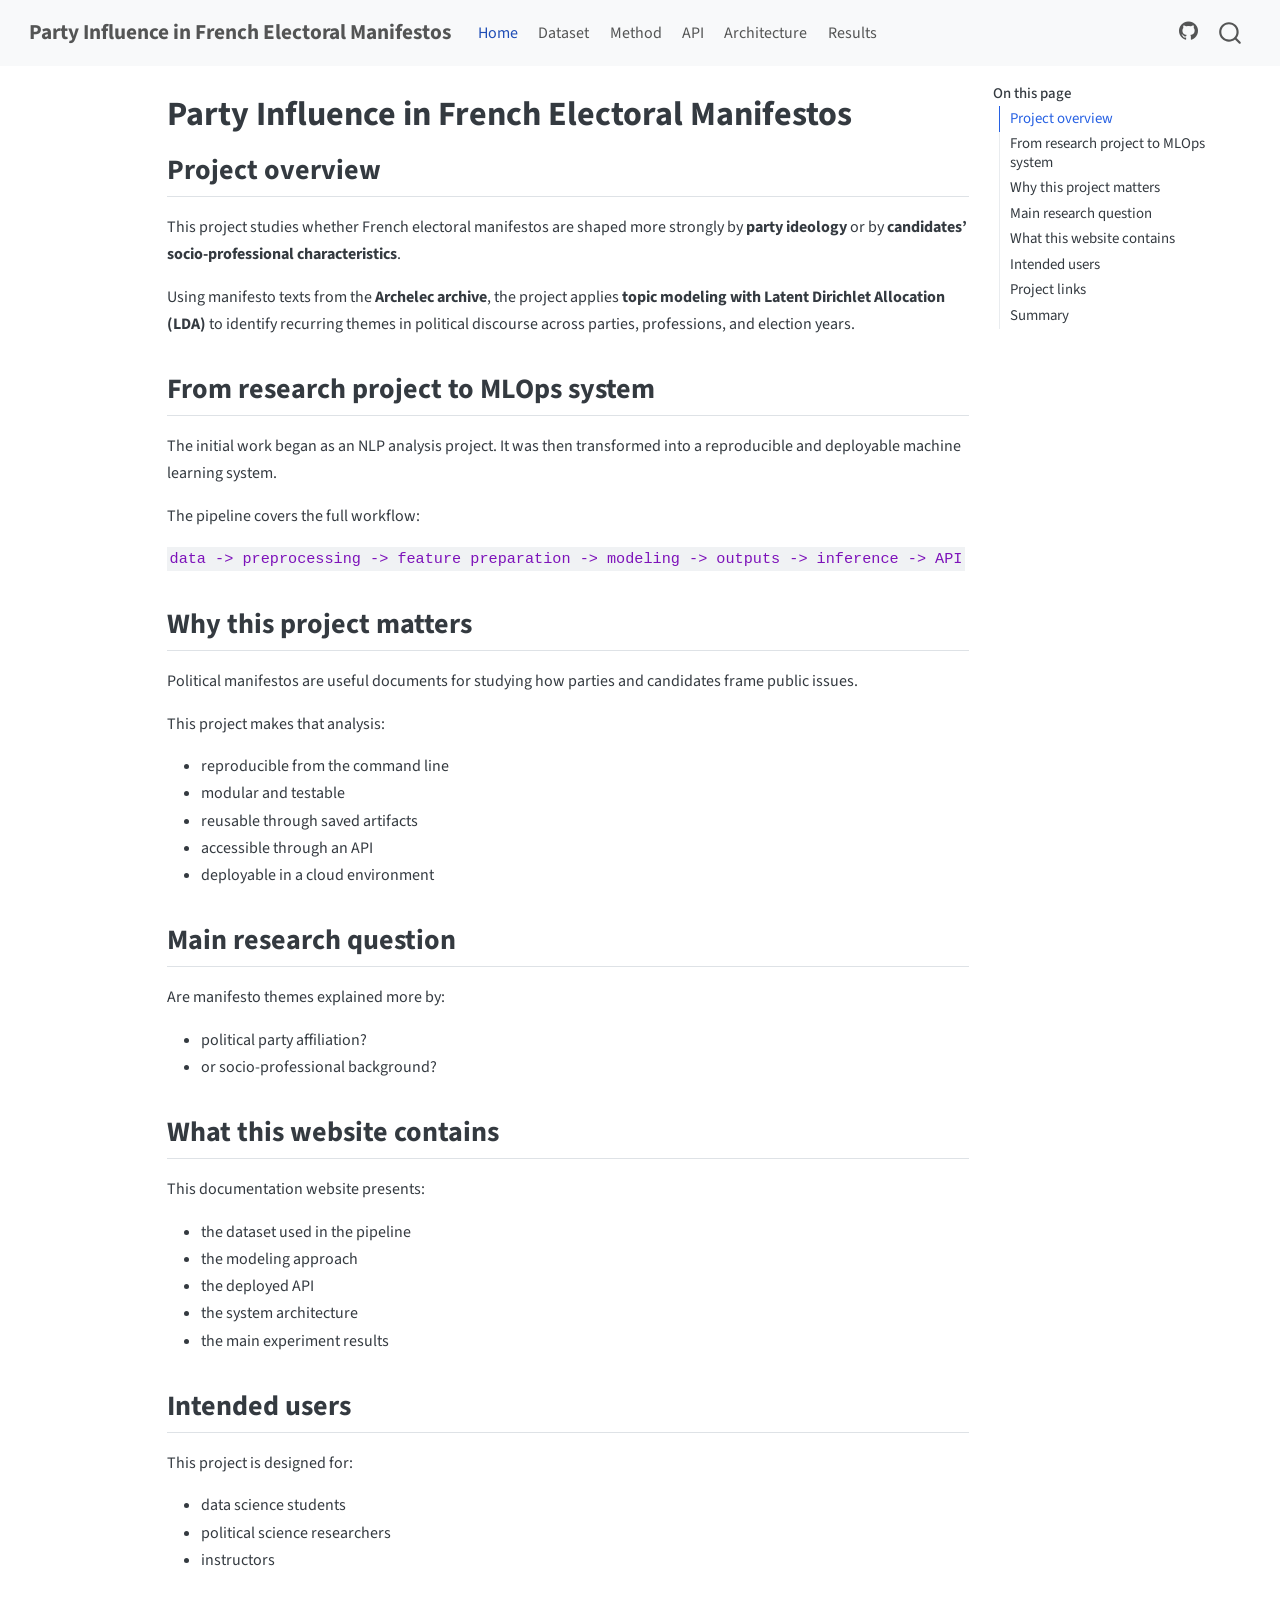
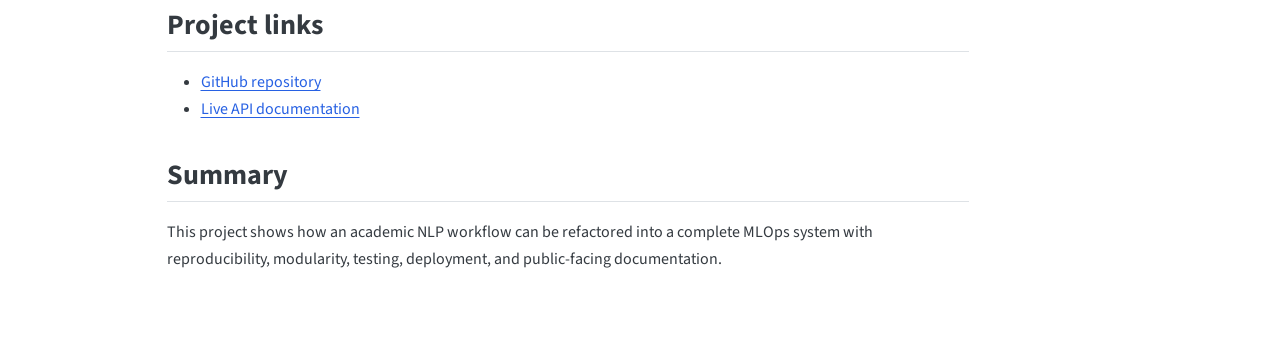
==== docs/index.html @ 56298c48 "Add Quarto website for Phase 12 presentation layer" ====
<!DOCTYPE html>
<html xmlns="http://www.w3.org/1999/xhtml" lang="en" xml:lang="en"><head>

<meta charset="utf-8">
<meta name="generator" content="quarto-1.9.36">

<meta name="viewport" content="width=device-width, initial-scale=1.0, user-scalable=yes">


<title>Party Influence in French Electoral Manifestos</title>
<style>
/* Default styles provided by pandoc.
** See https://pandoc.org/MANUAL.html#variables-for-html for config info.
*/
code{white-space: pre-wrap;}
span.smallcaps{font-variant: small-caps;}
div.columns{display: flex; gap: min(4vw, 1.5em);}
div.column{flex: auto; overflow-x: auto;}
div.hanging-indent{margin-left: 1.5em; text-indent: -1.5em;}
ul.task-list{list-style: none;}
ul.task-list li input[type="checkbox"] {
  width: 0.8em;
  margin: 0 0.8em 0.2em -1em; /* quarto-specific, see https://github.com/quarto-dev/quarto-cli/issues/4556 */ 
  vertical-align: middle;
}
</style>


<script src="site_libs/quarto-nav/quarto-nav.js"></script>
<script src="site_libs/quarto-nav/headroom.min.js"></script>
<script src="site_libs/clipboard/clipboard.min.js"></script>
<script src="site_libs/quarto-search/autocomplete.umd.js"></script>
<script src="site_libs/quarto-search/fuse.min.js"></script>
<script src="site_libs/quarto-search/quarto-search.js"></script>
<meta name="quarto:offset" content="./">
<script src="site_libs/quarto-html/quarto.js" type="module"></script>
<script src="site_libs/quarto-html/tabsets/tabsets.js" type="module"></script>
<script src="site_libs/quarto-html/popper.min.js"></script>
<script src="site_libs/quarto-html/tippy.umd.min.js"></script>
<script src="site_libs/quarto-html/anchor.min.js"></script>
<link href="site_libs/quarto-html/tippy.css" rel="stylesheet">
<link href="site_libs/quarto-html/quarto-syntax-highlighting-845c23b38eaddc0f92fda52bfe77a8c8.css" rel="stylesheet" id="quarto-text-highlighting-styles">
<script src="site_libs/bootstrap/bootstrap.min.js"></script>
<link href="site_libs/bootstrap/bootstrap-icons.css" rel="stylesheet">
<link href="site_libs/bootstrap/bootstrap-158031087360bce0ff56dc785ce39e06.min.css" rel="stylesheet" append-hash="true" id="quarto-bootstrap" data-mode="light">
<script id="quarto-search-options" type="application/json">{
  "location": "navbar",
  "copy-button": false,
  "collapse-after": 3,
  "panel-placement": "end",
  "type": "overlay",
  "limit": 50,
  "keyboard-shortcut": [
    "f",
    "/",
    "s"
  ],
  "show-item-context": false,
  "language": {
    "search-no-results-text": "No results",
    "search-matching-documents-text": "matching documents",
    "search-copy-link-title": "Copy link to search",
    "search-hide-matches-text": "Hide additional matches",
    "search-more-match-text": "more match in this document",
    "search-more-matches-text": "more matches in this document",
    "search-clear-button-title": "Clear",
    "search-text-placeholder": "",
    "search-detached-cancel-button-title": "Cancel",
    "search-submit-button-title": "Submit",
    "search-label": "Search"
  }
}</script>


<link rel="stylesheet" href="styles.css">
</head>

<body class="nav-fixed quarto-light">

<div id="quarto-search-results"></div>
  <header id="quarto-header" class="headroom fixed-top">
    <nav class="navbar navbar-expand-lg " data-bs-theme="dark">
      <div class="navbar-container container-fluid">
      <div class="navbar-brand-container mx-auto">
    <a class="navbar-brand" href="./index.html">
    <span class="navbar-title">Party Influence in French Electoral Manifestos</span>
    </a>
  </div>
            <div id="quarto-search" class="" title="Search"></div>
          <button class="navbar-toggler" type="button" data-bs-toggle="collapse" data-bs-target="#navbarCollapse" aria-controls="navbarCollapse" role="menu" aria-expanded="false" aria-label="Toggle navigation" onclick="if (window.quartoToggleHeadroom) { window.quartoToggleHeadroom(); }">
  <span class="navbar-toggler-icon"></span>
</button>
          <div class="collapse navbar-collapse" id="navbarCollapse">
            <ul class="navbar-nav navbar-nav-scroll me-auto">
  <li class="nav-item">
    <a class="nav-link active" href="./index.html" aria-current="page"> 
<span class="menu-text">Home</span></a>
  </li>  
  <li class="nav-item">
    <a class="nav-link" href="./dataset.html"> 
<span class="menu-text">Dataset</span></a>
  </li>  
  <li class="nav-item">
    <a class="nav-link" href="./method.html"> 
<span class="menu-text">Method</span></a>
  </li>  
  <li class="nav-item">
    <a class="nav-link" href="./api.html"> 
<span class="menu-text">API</span></a>
  </li>  
  <li class="nav-item">
    <a class="nav-link" href="./architecture.html"> 
<span class="menu-text">Architecture</span></a>
  </li>  
  <li class="nav-item">
    <a class="nav-link" href="./results.html"> 
<span class="menu-text">Results</span></a>
  </li>  
</ul>
            <ul class="navbar-nav navbar-nav-scroll ms-auto">
  <li class="nav-item compact">
    <a class="nav-link" href="https://github.com/sarakpyny/MLOps-nlp-manifesto"> <i class="bi bi-github" role="img">
</i> 
<span class="menu-text"></span></a>
  </li>  
</ul>
          </div> <!-- /navcollapse -->
            <div class="quarto-navbar-tools">
</div>
      </div> <!-- /container-fluid -->
    </nav>
</header>
<!-- content -->
<div id="quarto-content" class="quarto-container page-columns page-rows-contents page-layout-article page-navbar">
<!-- sidebar -->
<!-- margin-sidebar -->
    <div id="quarto-margin-sidebar" class="sidebar margin-sidebar">
        <nav id="TOC" role="doc-toc" class="toc-active">
    <h2 id="toc-title">On this page</h2>
   
  <ul>
  <li><a href="#project-overview" id="toc-project-overview" class="nav-link active" data-scroll-target="#project-overview">Project overview</a></li>
  <li><a href="#from-research-project-to-mlops-system" id="toc-from-research-project-to-mlops-system" class="nav-link" data-scroll-target="#from-research-project-to-mlops-system">From research project to MLOps system</a></li>
  <li><a href="#why-this-project-matters" id="toc-why-this-project-matters" class="nav-link" data-scroll-target="#why-this-project-matters">Why this project matters</a></li>
  <li><a href="#main-research-question" id="toc-main-research-question" class="nav-link" data-scroll-target="#main-research-question">Main research question</a></li>
  <li><a href="#what-this-website-contains" id="toc-what-this-website-contains" class="nav-link" data-scroll-target="#what-this-website-contains">What this website contains</a></li>
  <li><a href="#intended-users" id="toc-intended-users" class="nav-link" data-scroll-target="#intended-users">Intended users</a></li>
  <li><a href="#project-links" id="toc-project-links" class="nav-link" data-scroll-target="#project-links">Project links</a></li>
  <li><a href="#summary" id="toc-summary" class="nav-link" data-scroll-target="#summary">Summary</a></li>
  </ul>
</nav>
    </div>
<!-- main -->
<main class="content" id="quarto-document-content">

<header id="title-block-header" class="quarto-title-block default">
<div class="quarto-title">
<h1 class="title">Party Influence in French Electoral Manifestos</h1>
</div>



<div class="quarto-title-meta">

    
  
    
  </div>
  


</header>


<section id="project-overview" class="level2">
<h2 class="anchored" data-anchor-id="project-overview">Project overview</h2>
<p>This project studies whether French electoral manifestos are shaped more strongly by <strong>party ideology</strong> or by <strong>candidates’ socio-professional characteristics</strong>.</p>
<p>Using manifesto texts from the <strong>Archelec archive</strong>, the project applies <strong>topic modeling with Latent Dirichlet Allocation (LDA)</strong> to identify recurring themes in political discourse across parties, professions, and election years.</p>
</section>
<section id="from-research-project-to-mlops-system" class="level2">
<h2 class="anchored" data-anchor-id="from-research-project-to-mlops-system">From research project to MLOps system</h2>
<p>The initial work began as an NLP analysis project. It was then transformed into a reproducible and deployable machine learning system.</p>
<p>The pipeline covers the full workflow:</p>
<p><code>data -&gt; preprocessing -&gt; feature preparation -&gt; modeling -&gt; outputs -&gt; inference -&gt; API</code></p>
</section>
<section id="why-this-project-matters" class="level2">
<h2 class="anchored" data-anchor-id="why-this-project-matters">Why this project matters</h2>
<p>Political manifestos are useful documents for studying how parties and candidates frame public issues.</p>
<p>This project makes that analysis:</p>
<ul>
<li>reproducible from the command line</li>
<li>modular and testable</li>
<li>reusable through saved artifacts</li>
<li>accessible through an API</li>
<li>deployable in a cloud environment</li>
</ul>
</section>
<section id="main-research-question" class="level2">
<h2 class="anchored" data-anchor-id="main-research-question">Main research question</h2>
<p>Are manifesto themes explained more by:</p>
<ul>
<li>political party affiliation?</li>
<li>or socio-professional background?</li>
</ul>
</section>
<section id="what-this-website-contains" class="level2">
<h2 class="anchored" data-anchor-id="what-this-website-contains">What this website contains</h2>
<p>This documentation website presents:</p>
<ul>
<li>the dataset used in the pipeline</li>
<li>the modeling approach</li>
<li>the deployed API</li>
<li>the system architecture</li>
<li>the main experiment results</li>
</ul>
</section>
<section id="intended-users" class="level2">
<h2 class="anchored" data-anchor-id="intended-users">Intended users</h2>
<p>This project is designed for:</p>
<ul>
<li>data science students</li>
<li>political science researchers</li>
<li>instructors</li>
</ul>
</section>
<section id="project-links" class="level2">
<h2 class="anchored" data-anchor-id="project-links">Project links</h2>
<ul>
<li><a href="https://github.com/sarakpyny/MLOps-nlp-manifesto">GitHub repository</a></li>
<li><a href="https://manifesto-api-sny.lab.sspcloud.fr/docs">Live API documentation</a></li>
</ul>
</section>
<section id="summary" class="level2">
<h2 class="anchored" data-anchor-id="summary">Summary</h2>
<p>This project shows how an academic NLP workflow can be refactored into a complete MLOps system with reproducibility, modularity, testing, deployment, and public-facing documentation.</p>


</section>

</main> <!-- /main -->
<script id="quarto-html-after-body" type="application/javascript">
  window.document.addEventListener("DOMContentLoaded", function (event) {
    const icon = "";
    const anchorJS = new window.AnchorJS();
    anchorJS.options = {
      placement: 'right',
      icon: icon
    };
    anchorJS.add('.anchored');
    const isCodeAnnotation = (el) => {
      for (const clz of el.classList) {
        if (clz.startsWith('code-annotation-')) {                     
          return true;
        }
      }
      return false;
    }
    const onCopySuccess = function(e) {
      // button target
      const button = e.trigger;
      // don't keep focus
      button.blur();
      // flash "checked"
      button.classList.add('code-copy-button-checked');
      var currentTitle = button.getAttribute("title");
      button.setAttribute("title", "Copied!");
      let tooltip;
      if (window.bootstrap) {
        button.setAttribute("data-bs-toggle", "tooltip");
        button.setAttribute("data-bs-placement", "left");
        button.setAttribute("data-bs-title", "Copied!");
        tooltip = new bootstrap.Tooltip(button, 
          { trigger: "manual", 
            customClass: "code-copy-button-tooltip",
            offset: [0, -8]});
        tooltip.show();    
      }
      setTimeout(function() {
        if (tooltip) {
          tooltip.hide();
          button.removeAttribute("data-bs-title");
          button.removeAttribute("data-bs-toggle");
          button.removeAttribute("data-bs-placement");
        }
        button.setAttribute("title", currentTitle);
        button.classList.remove('code-copy-button-checked');
      }, 1000);
      // clear code selection
      e.clearSelection();
    }
    const getTextToCopy = function(trigger) {
      const outerScaffold = trigger.parentElement.cloneNode(true);
      const codeEl = outerScaffold.querySelector('code');
      for (const childEl of codeEl.children) {
        if (isCodeAnnotation(childEl)) {
          childEl.remove();
        }
      }
      return codeEl.innerText;
    }
    const clipboard = new window.ClipboardJS('.code-copy-button:not([data-in-quarto-modal])', {
      text: getTextToCopy
    });
    clipboard.on('success', onCopySuccess);
    if (window.document.getElementById('quarto-embedded-source-code-modal')) {
      const clipboardModal = new window.ClipboardJS('.code-copy-button[data-in-quarto-modal]', {
        text: getTextToCopy,
        container: window.document.getElementById('quarto-embedded-source-code-modal')
      });
      clipboardModal.on('success', onCopySuccess);
    }
      var localhostRegex = new RegExp(/^(?:http|https):\/\/localhost\:?[0-9]*\//);
      var mailtoRegex = new RegExp(/^mailto:/);
        var filterRegex = new RegExp('/' + window.location.host + '/');
      var isInternal = (href) => {
          return filterRegex.test(href) || localhostRegex.test(href) || mailtoRegex.test(href);
      }
      // Inspect non-navigation links and adorn them if external
     var links = window.document.querySelectorAll('a[href]:not(.nav-link):not(.navbar-brand):not(.toc-action):not(.sidebar-link):not(.sidebar-item-toggle):not(.pagination-link):not(.no-external):not([aria-hidden]):not(.dropdown-item):not(.quarto-navigation-tool):not(.about-link)');
      for (var i=0; i<links.length; i++) {
        const link = links[i];
        if (!isInternal(link.href)) {
          // undo the damage that might have been done by quarto-nav.js in the case of
          // links that we want to consider external
          if (link.dataset.originalHref !== undefined) {
            link.href = link.dataset.originalHref;
          }
        }
      }
    function tippyHover(el, contentFn, onTriggerFn, onUntriggerFn) {
      const config = {
        allowHTML: true,
        maxWidth: 500,
        delay: 100,
        arrow: false,
        appendTo: function(el) {
            return el.parentElement;
        },
        interactive: true,
        interactiveBorder: 10,
        theme: 'quarto',
        placement: 'bottom-start',
      };
      if (contentFn) {
        config.content = contentFn;
      }
      if (onTriggerFn) {
        config.onTrigger = onTriggerFn;
      }
      if (onUntriggerFn) {
        config.onUntrigger = onUntriggerFn;
      }
      window.tippy(el, config); 
    }
    const noterefs = window.document.querySelectorAll('a[role="doc-noteref"]');
    for (var i=0; i<noterefs.length; i++) {
      const ref = noterefs[i];
      tippyHover(ref, function() {
        // use id or data attribute instead here
        let href = ref.getAttribute('data-footnote-href') || ref.getAttribute('href');
        try { href = new URL(href).hash; } catch {}
        const id = href.replace(/^#\/?/, "");
        const note = window.document.getElementById(id);
        if (note) {
          return note.innerHTML;
        } else {
          return "";
        }
      });
    }
    const xrefs = window.document.querySelectorAll('a.quarto-xref');
    const processXRef = (id, note) => {
      // Strip column container classes
      const stripColumnClz = (el) => {
        el.classList.remove("page-full", "page-columns");
        if (el.children) {
          for (const child of el.children) {
            stripColumnClz(child);
          }
        }
      }
      stripColumnClz(note)
      if (id === null || id.startsWith('sec-')) {
        // Special case sections, only their first couple elements
        const container = document.createElement("div");
        if (note.children && note.children.length > 2) {
          container.appendChild(note.children[0].cloneNode(true));
          for (let i = 1; i < note.children.length; i++) {
            const child = note.children[i];
            if (child.tagName === "P" && child.innerText === "") {
              continue;
            } else {
              container.appendChild(child.cloneNode(true));
              break;
            }
          }
          if (window.Quarto?.typesetMath) {
            window.Quarto.typesetMath(container);
          }
          return container.innerHTML
        } else {
          if (window.Quarto?.typesetMath) {
            window.Quarto.typesetMath(note);
          }
          return note.innerHTML;
        }
      } else {
        // Remove any anchor links if they are present
        const anchorLink = note.querySelector('a.anchorjs-link');
        if (anchorLink) {
          anchorLink.remove();
        }
        if (window.Quarto?.typesetMath) {
          window.Quarto.typesetMath(note);
        }
        if (note.classList.contains("callout")) {
          return note.outerHTML;
        } else {
          return note.innerHTML;
        }
      }
    }
    for (var i=0; i<xrefs.length; i++) {
      const xref = xrefs[i];
      tippyHover(xref, undefined, function(instance) {
        instance.disable();
        let url = xref.getAttribute('href');
        let hash = undefined; 
        if (url.startsWith('#')) {
          hash = url;
        } else {
          try { hash = new URL(url).hash; } catch {}
        }
        if (hash) {
          const id = hash.replace(/^#\/?/, "");
          const note = window.document.getElementById(id);
          if (note !== null) {
            try {
              const html = processXRef(id, note.cloneNode(true));
              instance.setContent(html);
            } finally {
              instance.enable();
              instance.show();
            }
          } else {
            // See if we can fetch this
            fetch(url.split('#')[0])
            .then(res => res.text())
            .then(html => {
              const parser = new DOMParser();
              const htmlDoc = parser.parseFromString(html, "text/html");
              const note = htmlDoc.getElementById(id);
              if (note !== null) {
                const html = processXRef(id, note);
                instance.setContent(html);
              } 
            }).finally(() => {
              instance.enable();
              instance.show();
            });
          }
        } else {
          // See if we can fetch a full url (with no hash to target)
          // This is a special case and we should probably do some content thinning / targeting
          fetch(url)
          .then(res => res.text())
          .then(html => {
            const parser = new DOMParser();
            const htmlDoc = parser.parseFromString(html, "text/html");
            const note = htmlDoc.querySelector('main.content');
            if (note !== null) {
              // This should only happen for chapter cross references
              // (since there is no id in the URL)
              // remove the first header
              if (note.children.length > 0 && note.children[0].tagName === "HEADER") {
                note.children[0].remove();
              }
              const html = processXRef(null, note);
              instance.setContent(html);
            } 
          }).finally(() => {
            instance.enable();
            instance.show();
          });
        }
      }, function(instance) {
      });
    }
        let selectedAnnoteEl;
        const selectorForAnnotation = ( cell, annotation) => {
          let cellAttr = 'data-code-cell="' + cell + '"';
          let lineAttr = 'data-code-annotation="' +  annotation + '"';
          const selector = 'span[' + cellAttr + '][' + lineAttr + ']';
          return selector;
        }
        const selectCodeLines = (annoteEl) => {
          const doc = window.document;
          const targetCell = annoteEl.getAttribute("data-target-cell");
          const targetAnnotation = annoteEl.getAttribute("data-target-annotation");
          const annoteSpan = window.document.querySelector(selectorForAnnotation(targetCell, targetAnnotation));
          const lines = annoteSpan.getAttribute("data-code-lines").split(",");
          const lineIds = lines.map((line) => {
            return targetCell + "-" + line;
          })
          let top = null;
          let height = null;
          let parent = null;
          if (lineIds.length > 0) {
              //compute the position of the single el (top and bottom and make a div)
              const el = window.document.getElementById(lineIds[0]);
              top = el.offsetTop;
              height = el.offsetHeight;
              parent = el.parentElement.parentElement;
            if (lineIds.length > 1) {
              const lastEl = window.document.getElementById(lineIds[lineIds.length - 1]);
              const bottom = lastEl.offsetTop + lastEl.offsetHeight;
              height = bottom - top;
            }
            if (top !== null && height !== null && parent !== null) {
              // cook up a div (if necessary) and position it 
              let div = window.document.getElementById("code-annotation-line-highlight");
              if (div === null) {
                div = window.document.createElement("div");
                div.setAttribute("id", "code-annotation-line-highlight");
                div.style.position = 'absolute';
                parent.appendChild(div);
              }
              div.style.top = top - 2 + "px";
              div.style.height = height + 4 + "px";
              div.style.left = 0;
              let gutterDiv = window.document.getElementById("code-annotation-line-highlight-gutter");
              if (gutterDiv === null) {
                gutterDiv = window.document.createElement("div");
                gutterDiv.setAttribute("id", "code-annotation-line-highlight-gutter");
                gutterDiv.style.position = 'absolute';
                const codeCell = window.document.getElementById(targetCell);
                const gutter = codeCell.querySelector('.code-annotation-gutter');
                gutter.appendChild(gutterDiv);
              }
              gutterDiv.style.top = top - 2 + "px";
              gutterDiv.style.height = height + 4 + "px";
            }
            selectedAnnoteEl = annoteEl;
          }
        };
        const unselectCodeLines = () => {
          const elementsIds = ["code-annotation-line-highlight", "code-annotation-line-highlight-gutter"];
          elementsIds.forEach((elId) => {
            const div = window.document.getElementById(elId);
            if (div) {
              div.remove();
            }
          });
          selectedAnnoteEl = undefined;
        };
          // Handle positioning of the toggle
      window.addEventListener(
        "resize",
        throttle(() => {
          elRect = undefined;
          if (selectedAnnoteEl) {
            selectCodeLines(selectedAnnoteEl);
          }
        }, 10)
      );
      function throttle(fn, ms) {
      let throttle = false;
      let timer;
        return (...args) => {
          if(!throttle) { // first call gets through
              fn.apply(this, args);
              throttle = true;
          } else { // all the others get throttled
              if(timer) clearTimeout(timer); // cancel #2
              timer = setTimeout(() => {
                fn.apply(this, args);
                timer = throttle = false;
              }, ms);
          }
        };
      }
        // Attach click handler to the DT
        const annoteDls = window.document.querySelectorAll('dt[data-target-cell]');
        for (const annoteDlNode of annoteDls) {
          annoteDlNode.addEventListener('click', (event) => {
            const clickedEl = event.target;
            if (clickedEl !== selectedAnnoteEl) {
              unselectCodeLines();
              const activeEl = window.document.querySelector('dt[data-target-cell].code-annotation-active');
              if (activeEl) {
                activeEl.classList.remove('code-annotation-active');
              }
              selectCodeLines(clickedEl);
              clickedEl.classList.add('code-annotation-active');
            } else {
              // Unselect the line
              unselectCodeLines();
              clickedEl.classList.remove('code-annotation-active');
            }
          });
        }
    const findCites = (el) => {
      const parentEl = el.parentElement;
      if (parentEl) {
        const cites = parentEl.dataset.cites;
        if (cites) {
          return {
            el,
            cites: cites.split(' ')
          };
        } else {
          return findCites(el.parentElement)
        }
      } else {
        return undefined;
      }
    };
    var bibliorefs = window.document.querySelectorAll('a[role="doc-biblioref"]');
    for (var i=0; i<bibliorefs.length; i++) {
      const ref = bibliorefs[i];
      const citeInfo = findCites(ref);
      if (citeInfo) {
        tippyHover(citeInfo.el, function() {
          var popup = window.document.createElement('div');
          citeInfo.cites.forEach(function(cite) {
            var citeDiv = window.document.createElement('div');
            citeDiv.classList.add('hanging-indent');
            citeDiv.classList.add('csl-entry');
            var biblioDiv = window.document.getElementById('ref-' + cite);
            if (biblioDiv) {
              citeDiv.innerHTML = biblioDiv.innerHTML;
            }
            popup.appendChild(citeDiv);
          });
          return popup.innerHTML;
        });
      }
    }
  });
  </script>
</div> <!-- /content -->




</body></html>
---- docs/site_libs/quarto-html/tippy.css ----
.tippy-box[data-animation=fade][data-state=hidden]{opacity:0}[data-tippy-root]{max-width:calc(100vw - 10px)}.tippy-box{position:relative;background-color:#333;color:#fff;border-radius:4px;font-size:14px;line-height:1.4;white-space:normal;outline:0;transition-property:transform,visibility,opacity}.tippy-box[data-placement^=top]>.tippy-arrow{bottom:0}.tippy-box[data-placement^=top]>.tippy-arrow:before{bottom:-7px;left:0;border-width:8px 8px 0;border-top-color:initial;transform-origin:center top}.tippy-box[data-placement^=bottom]>.tippy-arrow{top:0}.tippy-box[data-placement^=bottom]>.tippy-arrow:before{top:-7px;left:0;border-width:0 8px 8px;border-bottom-color:initial;transform-origin:center bottom}.tippy-box[data-placement^=left]>.tippy-arrow{right:0}.tippy-box[data-placement^=left]>.tippy-arrow:before{border-width:8px 0 8px 8px;border-left-color:initial;right:-7px;transform-origin:center left}.tippy-box[data-placement^=right]>.tippy-arrow{left:0}.tippy-box[data-placement^=right]>.tippy-arrow:before{left:-7px;border-width:8px 8px 8px 0;border-right-color:initial;transform-origin:center right}.tippy-box[data-inertia][data-state=visible]{transition-timing-function:cubic-bezier(.54,1.5,.38,1.11)}.tippy-arrow{width:16px;height:16px;color:#333}.tippy-arrow:before{content:"";position:absolute;border-color:transparent;border-style:solid}.tippy-content{position:relative;padding:5px 9px;z-index:1}
---- docs/site_libs/quarto-html/quarto-syntax-highlighting-845c23b38eaddc0f92fda52bfe77a8c8.css ----
/* quarto syntax highlight colors */
:root {
  --quarto-hl-ot-color: #003B4F;
  --quarto-hl-at-color: #657422;
  --quarto-hl-ss-color: #20794D;
  --quarto-hl-an-color: #5E5E5E;
  --quarto-hl-fu-color: #4758AB;
  --quarto-hl-st-color: #20794D;
  --quarto-hl-cf-color: #003B4F;
  --quarto-hl-op-color: #5E5E5E;
  --quarto-hl-er-color: #AD0000;
  --quarto-hl-bn-color: #AD0000;
  --quarto-hl-al-color: #AD0000;
  --quarto-hl-va-color: #111111;
  --quarto-hl-bu-color: inherit;
  --quarto-hl-ex-color: inherit;
  --quarto-hl-pp-color: #AD0000;
  --quarto-hl-in-color: #5E5E5E;
  --quarto-hl-vs-color: #20794D;
  --quarto-hl-wa-color: #5E5E5E;
  --quarto-hl-do-color: #5E5E5E;
  --quarto-hl-im-color: #00769E;
  --quarto-hl-ch-color: #20794D;
  --quarto-hl-dt-color: #AD0000;
  --quarto-hl-fl-color: #AD0000;
  --quarto-hl-co-color: #5E5E5E;
  --quarto-hl-cv-color: #5E5E5E;
  --quarto-hl-cn-color: #8f5902;
  --quarto-hl-sc-color: #5E5E5E;
  --quarto-hl-dv-color: #AD0000;
  --quarto-hl-kw-color: #003B4F;
}

/* other quarto variables */
:root {
  --quarto-font-monospace: SFMono-Regular, Menlo, Monaco, Consolas, "Liberation Mono", "Courier New", monospace;
}

/* syntax highlight based on Pandoc's rules */
pre > code.sourceCode > span {
  color: #003B4F;
}

code.sourceCode > span {
  color: #003B4F;
}

div.sourceCode,
div.sourceCode pre.sourceCode {
  color: #003B4F;
}

/* Normal */
code span {
  color: #003B4F;
}

/* Alert */
code span.al {
  color: #AD0000;
  font-style: inherit;
}

/* Annotation */
code span.an {
  color: #5E5E5E;
  font-style: inherit;
}

/* Attribute */
code span.at {
  color: #657422;
  font-style: inherit;
}

/* BaseN */
code span.bn {
  color: #AD0000;
  font-style: inherit;
}

/* BuiltIn */
code span.bu {
  font-style: inherit;
}

/* ControlFlow */
code span.cf {
  color: #003B4F;
  font-weight: bold;
  font-style: inherit;
}

/* Char */
code span.ch {
  color: #20794D;
  font-style: inherit;
}

/* Constant */
code span.cn {
  color: #8f5902;
  font-style: inherit;
}

/* Comment */
code span.co {
  color: #5E5E5E;
  font-style: inherit;
}

/* CommentVar */
code span.cv {
  color: #5E5E5E;
  font-style: italic;
}

/* Documentation */
code span.do {
  color: #5E5E5E;
  font-style: italic;
}

/* DataType */
code span.dt {
  color: #AD0000;
  font-style: inherit;
}

/* DecVal */
code span.dv {
  color: #AD0000;
  font-style: inherit;
}

/* Error */
code span.er {
  color: #AD0000;
  font-style: inherit;
}

/* Extension */
code span.ex {
  font-style: inherit;
}

/* Float */
code span.fl {
  color: #AD0000;
  font-style: inherit;
}

/* Function */
code span.fu {
  color: #4758AB;
  font-style: inherit;
}

/* Import */
code span.im {
  color: #00769E;
  font-style: inherit;
}

/* Information */
code span.in {
  color: #5E5E5E;
  font-style: inherit;
}

/* Keyword */
code span.kw {
  color: #003B4F;
  font-weight: bold;
  font-style: inherit;
}

/* Operator */
code span.op {
  color: #5E5E5E;
  font-style: inherit;
}

/* Other */
code span.ot {
  color: #003B4F;
  font-style: inherit;
}

/* Preprocessor */
code span.pp {
  color: #AD0000;
  font-style: inherit;
}

/* SpecialChar */
code span.sc {
  color: #5E5E5E;
  font-style: inherit;
}

/* SpecialString */
code span.ss {
  color: #20794D;
  font-style: inherit;
}

/* String */
code span.st {
  color: #20794D;
  font-style: inherit;
}

/* Variable */
code span.va {
  color: #111111;
  font-style: inherit;
}

/* VerbatimString */
code span.vs {
  color: #20794D;
  font-style: inherit;
}

/* Warning */
code span.wa {
  color: #5E5E5E;
  font-style: italic;
}

.prevent-inlining {
  content: "</";
}

/*# sourceMappingURL=ac89f0bb514bba72461919f78549e31c.css.map */
---- docs/styles.css ----
.quarto-title-banner {
    padding-top: 1.2rem;
    padding-bottom: 1.2rem;
}

h1,
h2,
h3 {
    font-weight: 700;
}

body {
    font-size: 16px;
    line-height: 1.7;
}

p {
    margin-bottom: 0.9rem;
}

ul {
    margin-bottom: 1rem;
}

.navbar-brand {
    font-weight: 700;
}

table {
    font-size: 0.95rem;
}

code {
    font-size: 0.95em;
}
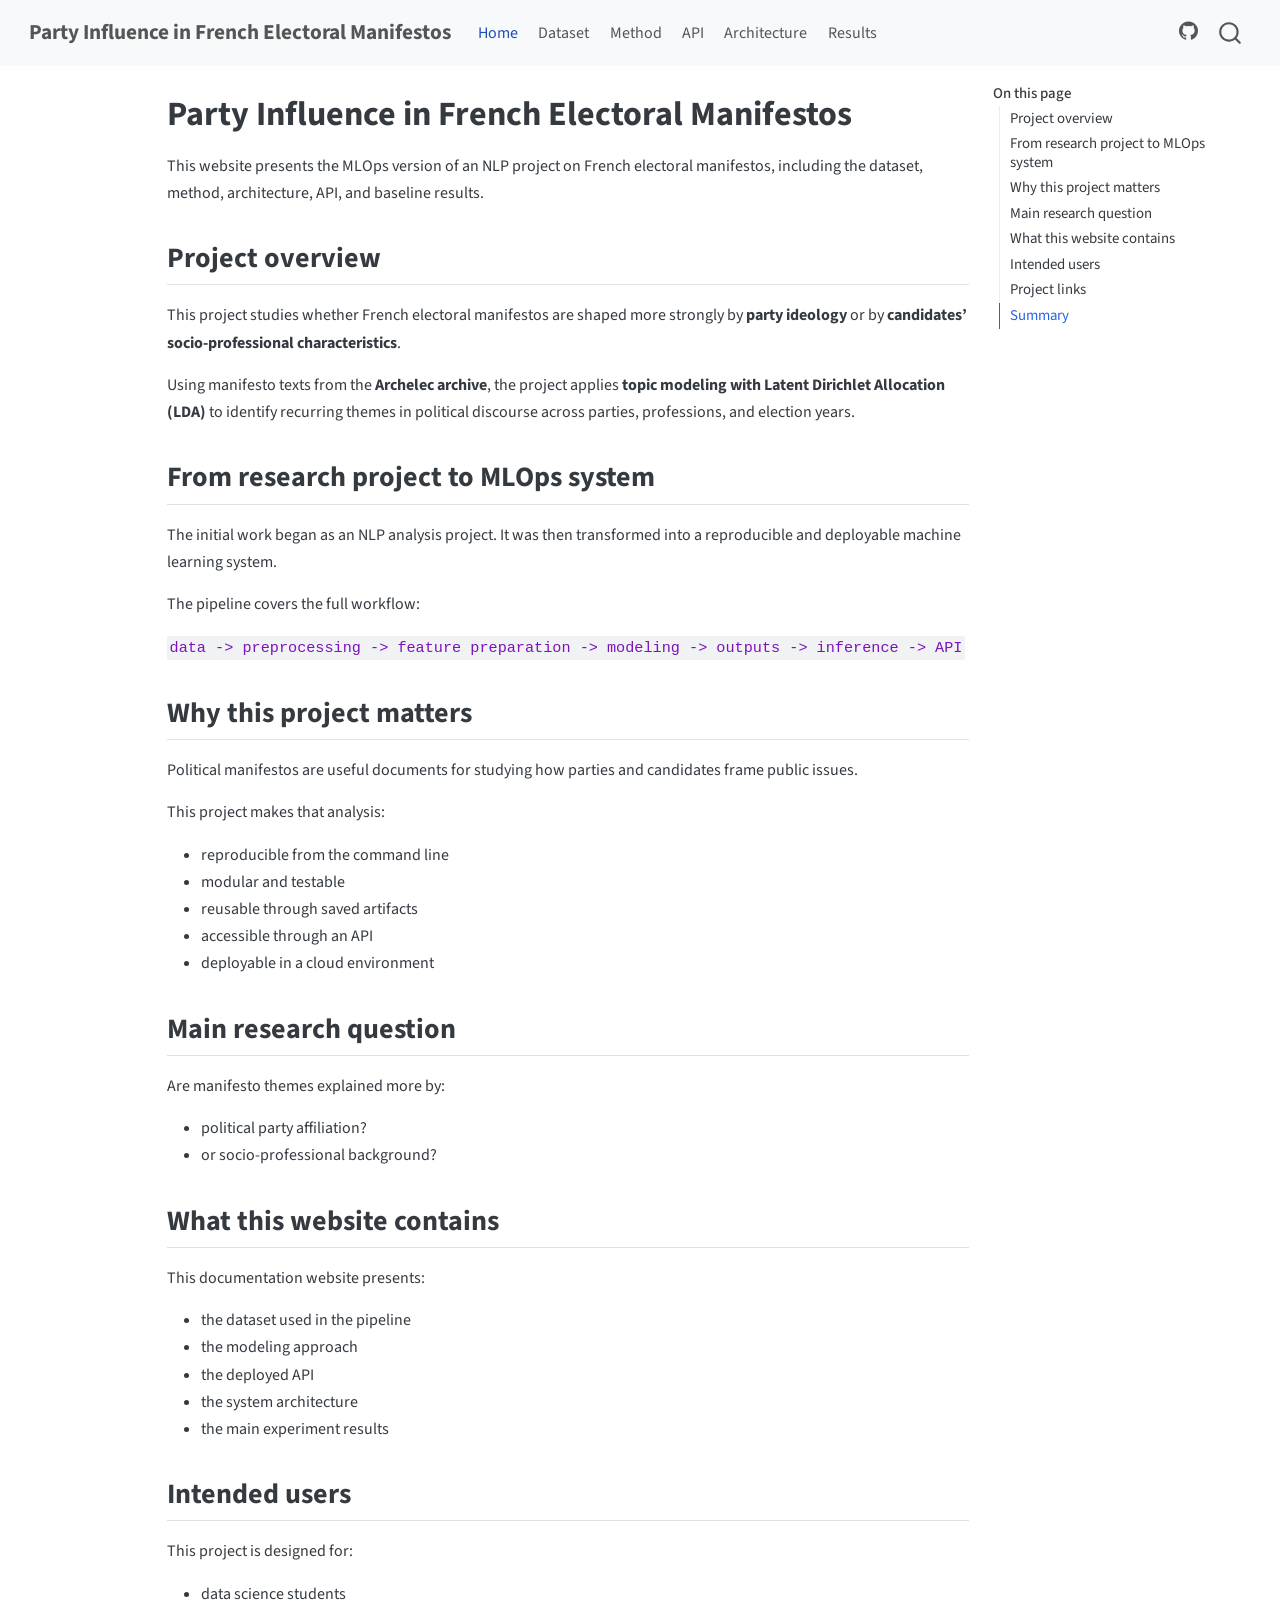
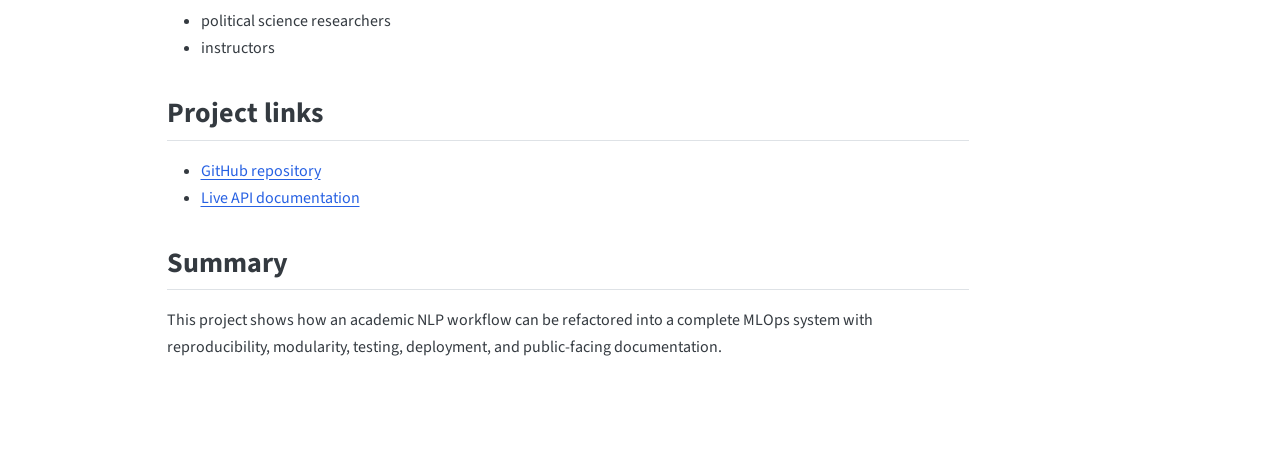
==== commit e6170cea: "update  Quarto website for Phase 12 presentation layer" ====
--- a/docs/index.html
+++ b/docs/index.html
@@ -172,6 +172,7 @@
 </header>
 
 
+<p>This website presents the MLOps version of an NLP project on French electoral manifestos, including the dataset, method, architecture, API, and baseline results.</p>
 <section id="project-overview" class="level2">
 <h2 class="anchored" data-anchor-id="project-overview">Project overview</h2>
 <p>This project studies whether French electoral manifestos are shaped more strongly by <strong>party ideology</strong> or by <strong>candidates’ socio-professional characteristics</strong>.</p>
